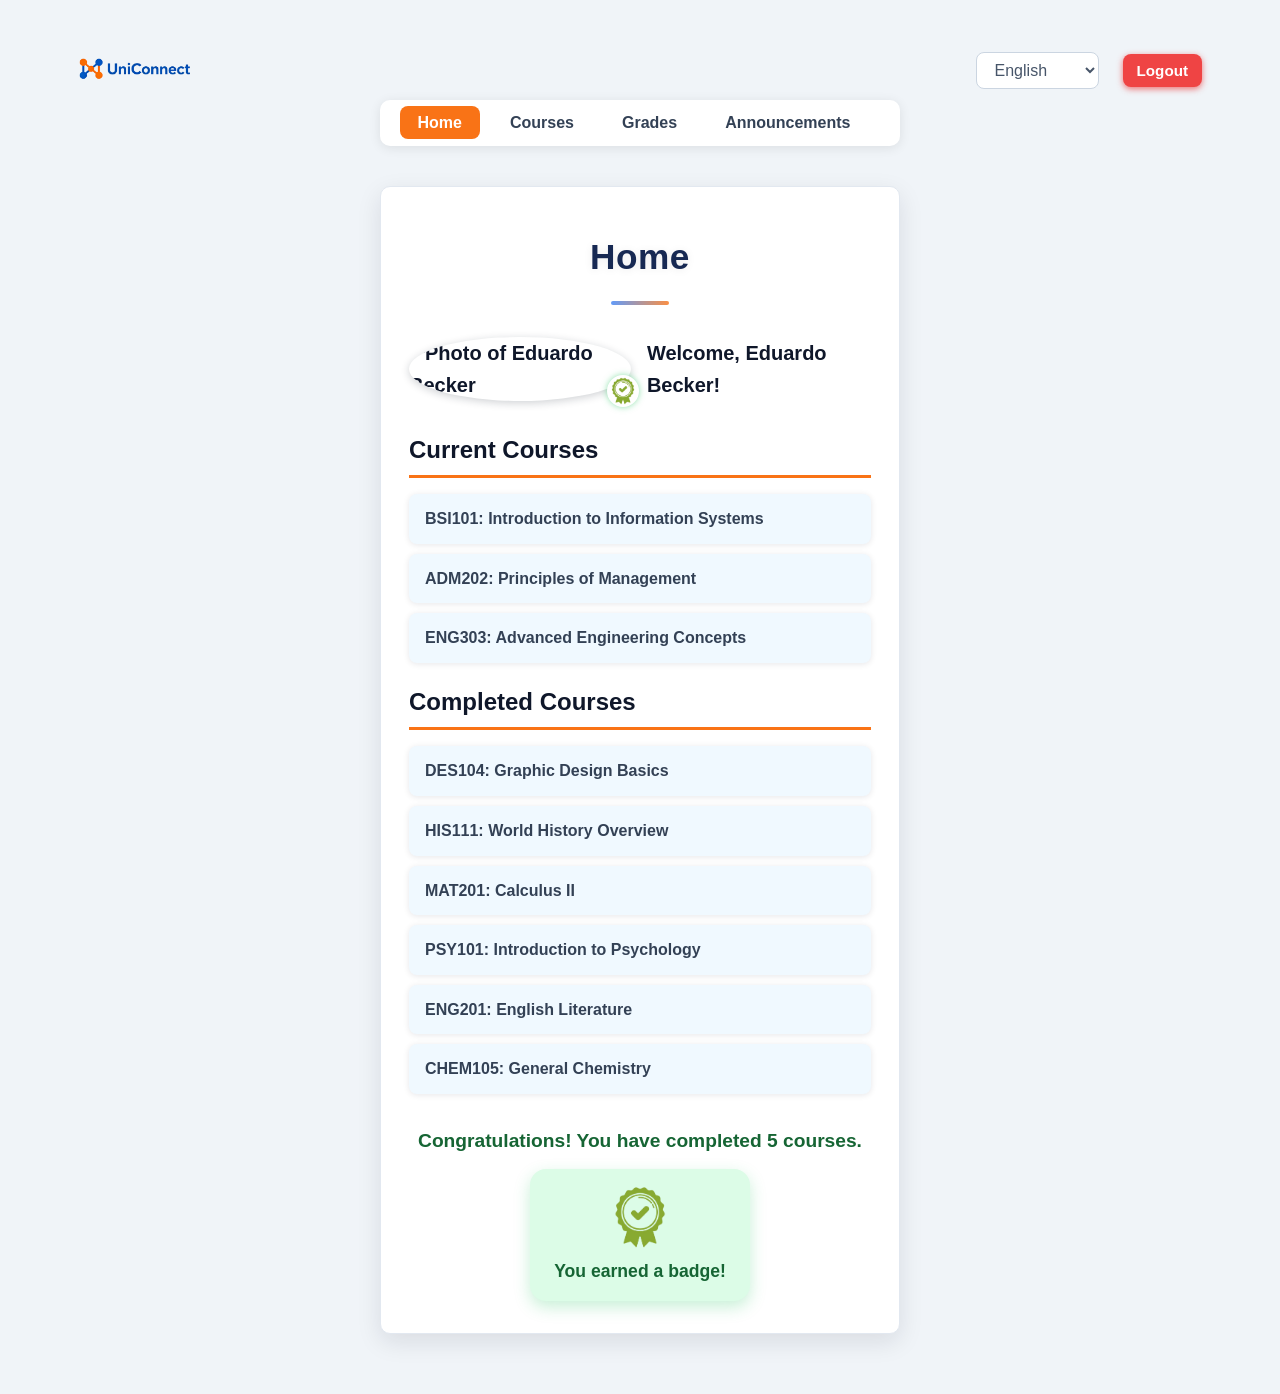
==== index.html @ 67987946 "Add files via upload" ====
<!DOCTYPE html>
<html lang="en">

<head>
  <meta charset="UTF-8" />
  <meta name="viewport" content="width=device-width, initial-scale=1" />
  <title>UniConnect - Home</title>
  <link rel="stylesheet" href="styles.css" />
  <style>
    /* Topbar: logo, idioma, menu hamburguer */
    .topbar {
      display: flex;
      align-items: center;
      justify-content: space-between;
      max-width: 1200px;
      margin: 20px auto 0 auto;
      padding: 0 18px;
      min-height: 60px;
      position: relative;
    }

    .main-logo {
      height: 38px;
      width: auto;
    }

    .topbar-controls {
      display: flex;
      align-items: center;
      gap: 12px;
    }

    #language-select {
      padding: 8px 14px;
      border-radius: 8px;
      border: 1.5px solid #cbd5e1;
      font-size: 1rem;
      color: #475569;
      background-color: #fff;
      cursor: pointer;
      transition: border-color 0.3s ease;
    }

    #language-select:focus {
      outline: none;
      border-color: #f97316;
      box-shadow: 0 0 0 3px rgba(249, 115, 22, 0.3);
    }

    .menu-toggle {
      display: none;
      background: none;
      border: none;
      cursor: pointer;
      padding: 6px;
    }

    .hamburger {
      display: block;
      width: 28px;
      height: 4px;
      background: #f97316;
      border-radius: 2px;
      position: relative;
    }

    .hamburger::before,
    .hamburger::after {
      content: '';
      position: absolute;
      width: 28px;
      height: 4px;
      background: #f97316;
      border-radius: 2px;
      transition: 0.3s;
    }

    .hamburger::before {
      top: -9px;
      left: 0;
    }

    .hamburger::after {
      top: 9px;
      left: 0;
    }

    /* Navbar */
    .navbar {
      background: #fff;
      border-radius: 10px;
      box-shadow: 0 2px 12px rgba(0, 0, 0, 0.09);
      max-width: 520px;
      margin: 0 auto 28px auto;
      padding: 10px 0;
      z-index: 1000;
    }

    .navbar-list {
      display: flex;
      gap: 12px;
      align-items: center;
      justify-content: center;
      padding-left: 0;
      margin: 0;
      list-style: none;
    }

    .navbar a,
    .navbar-logout {
      color: #334155;
      text-decoration: none;
      font-size: 1rem;
      padding: 8px 18px;
      border-radius: 8px;
      transition: background 0.3s, color 0.3s;
      background: none;
      border: none;
      font-weight: 700;
    }

    .navbar a.active {
      background-color: #f97316;
      color: white;
    }

    .navbar-logout {
      background-color: #ef4444;
      color: white;
      box-shadow: 0 2px 6px rgba(235, 59, 60, 0.2);
      cursor: pointer;
    }

    .navbar-logout:hover,
    .navbar-logout:focus {
      background-color: #b91c1c;
      outline: none;
    }

    /* Responsividade */
    @media (max-width: 650px) {
      .menu-toggle {
        display: block;
      }

      .navbar-list {
        flex-direction: column;
        background: #fff;
        box-shadow: 0 4px 16px rgba(0, 0, 0, 0.13);
        border-radius: 12px;
        padding: 18px 10px;
        gap: 6px;
        display: none;
        position: absolute;
        top: 56px;
        right: 20px;
        width: 85vw;
        max-width: 320px;
        z-index: 2000;
      }

      .navbar-list.show {
        display: flex;
      }

      .navbar a {
        padding-left: 24px;
        width: 100%;
        text-align: left;
        background: none;
        border-radius: 0;
      }

      .navbar-list li button#logout-btn {
        display: block;
        width: 100%;
        text-align: left;
        padding-left: 18px;
        background: none;
        color: #ef4444;
        font-weight: 700;
        box-shadow: none;
        border-radius: 0;
      }

      /* Esconde logout fora do menu no mobile */
      #logout-btn-desktop {
        display: none;
      }
    }

    /* Logout fora do menu desktop */
    #logout-btn-desktop {
      background-color: #ef4444;
      color: white;
      border: none;
      border-radius: 8px;
      padding: 8px 14px;
      font-weight: 700;
      font-size: 0.95rem;
      cursor: pointer;
      box-shadow: 0 2px 6px rgba(235, 59, 60, 0.7);
      transition: background-color 0.3s ease;
      user-select: none;
      margin-left: 12px;
    }

    #logout-btn-desktop:hover,
    #logout-btn-desktop:focus {
      background-color: #b91c1c;
      outline: none;
    }

    /* Área do usuário */

    .user-info-container {
      display: flex;
      align-items: center;
      gap: 16px;
      margin-bottom: 30px;
      color: #0f172a;
      font-weight: 700;
      font-size: 1.25rem;
    }

    .user-photo-wrapper {
      position: relative;
      display: inline-block;
    }

    .user-photo {
      width: 64px;
      height: 64px;
      border-radius: 50%;
      object-fit: cover;
      box-shadow: 0 2px 8px rgba(15, 23, 42, 0.2);
    }

    .badge-photo-img {
      position: absolute;
      bottom: -6px;
      right: -8px;
      width: 32px;
      height: 32px;
      border-radius: 50%;
      background: #fff;
      border: 2px solid #fff;
      box-shadow: 0 0 6px rgba(34, 197, 94, 0.5);
      object-fit: contain;
    }

    /* Cursos */

    .courses-section {
      margin-top: 20px;
    }

    .courses-section h2 {
      font-size: 1.5rem;
      color: #0f172a;
      border-bottom: 3px solid #f97316;
      padding-bottom: 6px;
      margin-bottom: 16px;
    }

    .course-list {
      list-style: none;
      padding-left: 0;
    }

    .course-list li {
      background-color: #f0f9ff;
      border-radius: 8px;
      padding: 12px 16px;
      margin-bottom: 10px;
      box-shadow: 0 1px 6px rgba(15, 23, 42, 0.1);
      color: #334155;
      font-weight: 600;
    }

    /* Student Rewards */

    .student-rewards {
      margin-top: 32px;
      text-align: center;
      color: #166534;
      font-weight: 700;
    }

    .congrats-text {
      font-size: 1.2rem;
      margin-bottom: 12px;
    }

    .badge-container {
      display: inline-flex;
      flex-direction: column;
      align-items: center;
      gap: 8px;
      background-color: #dcfce7;
      border-radius: 16px;
      padding: 16px 24px;
      box-shadow: 0 6px 16px rgba(34, 197, 94, 0.25);
      max-width: 240px;
      margin-left: auto;
      margin-right: auto;
    }

    .badge-image {
      width: 64px;
      height: 64px;
      object-fit: contain;
    }

    .badge-text {
      font-size: 1.1rem;
      color: #166534;
      margin: 0;
    }

    /* Por padrão, esconde logout na navbar */
    .navbar-list li button#logout-btn {
    display: none;
    }

    /* Exibe logout na navbar apenas em telas menores que 650px */
    @media (max-width: 650px) {
    .navbar-list li button#logout-btn {
        display: block;
        width: 100%;
        text-align: left;
        padding-left: 18px;
        background: none;
        color: #ef4444;
        font-weight: 700;
        box-shadow: none;
        border-radius: 0;
        cursor: pointer;
    }
    }

  </style>
</head>

<body>
  <div class="wrapper" style="max-width: 1200px; margin: 0 auto; padding: 0 20px;">
    <div class="topbar">
      <img src="uniconnect_logo.png" alt="UniConnect student portal logo" class="main-logo" />
      <div class="topbar-controls">
        <select id="language-select" name="language-select" aria-label="Select language">
          <option value="en" selected>English</option>
          <option value="pt">Português</option>
          <option value="es">Español</option>
          <option value="fr">Français</option>
        </select>
        <button id="menu-toggle" class="menu-toggle" aria-label="Open navigation menu" aria-expanded="false" aria-controls="primary-navigation">
          <span class="hamburger"></span>
        </button>
        <button id="logout-btn-desktop" class="outside-menu" aria-label="Logout" type="button" title="Logout">Logout</button>
      </div>
    </div>

    <nav class="navbar" role="navigation" aria-label="Primary navigation">
      <ul class="navbar-list" id="primary-navigation" hidden>
        <li><a href="index.html" class="active">Home</a></li>
        <li><a href="courses.html">Courses</a></li>
        <li><a href="grades.html">Grades</a></li>
        <li><a href="announcements.html">Announcements</a></li>
        <li><button id="logout-btn" type="button" class="navbar-logout" aria-label="Logout" title="Logout">Logout</button></li>
      </ul>
    </nav>

    <main class="container" role="main">
      <h1>Home</h1>

      <div class="user-info-container" aria-label="User information">
        <div class="user-photo-wrapper" aria-describedby="badgeDesc">
          <img src="https://randomuser.me/api/portraits/men/75.jpg" alt="Photo of Eduardo Becker" class="user-photo" />
          <img src="badge.png" alt="5 courses completed badge" class="badge-photo-img" id="badgeDesc" />
        </div>
        <span>Welcome, Eduardo Becker!</span>
      </div>

      <section class="courses-section" aria-labelledby="currentCoursesTitle">
        <h2 id="currentCoursesTitle">Current Courses</h2>
        <ul class="course-list" aria-live="polite">
          <li>BSI101: Introduction to Information Systems</li>
          <li>ADM202: Principles of Management</li>
          <li>ENG303: Advanced Engineering Concepts</li>
        </ul>
      </section>

      <section class="courses-section" aria-labelledby="completedCoursesTitle">
        <h2 id="completedCoursesTitle">Completed Courses</h2>
        <ul class="course-list" aria-live="polite">
          <li>DES104: Graphic Design Basics</li>
          <li>HIS111: World History Overview</li>
          <li>MAT201: Calculus II</li>
          <li>PSY101: Introduction to Psychology</li>
          <li>ENG201: English Literature</li>
          <li>CHEM105: General Chemistry</li>
        </ul>
      </section>

      <section aria-label="Student rewards" class="student-rewards">
        <p class="congrats-text">Congratulations! You have completed 5 courses.</p>
        <div class="badge-container" role="img" aria-label="Digital Badge for course completion">
          <img src="badge.png" alt="Digital badge for completing 5 courses" class="badge-image" />
          <p class="badge-text">You earned a badge!</p>
        </div>
      </section>
    </main>
  </div>

  <script>
    // Toggle para menu hamburguer
    const menuToggle = document.getElementById('menu-toggle');
    const navbarList = document.querySelector('.navbar-list');

    menuToggle.addEventListener('click', () => {
      const isExpanded = menuToggle.getAttribute('aria-expanded') === 'true';
      menuToggle.setAttribute('aria-expanded', String(!isExpanded));
      navbarList.classList.toggle('show');
      navbarList.hidden = !navbarList.hidden;
    });

    // Logout mobile dentro do menu
    document.getElementById('logout-btn').addEventListener('click', () => {
      window.location.href = 'login.html';
    });

    // Logout desktop fora do menu
    document.getElementById('logout-btn-desktop').addEventListener('click', () => {
      window.location.href = 'login.html';
    });
  </script>
</body>

</html>
---- styles.css ----
/* Reset básico e tipografia moderna */
* {
    box-sizing: border-box;
}

body {
    font-family: 'Segoe UI', Tahoma, Geneva, Verdana, sans-serif;
    margin: 0;
    background-color: #f0f4f8;
    color: #1e293b;
    line-height: 1.6;
    padding: 20px;
    -webkit-font-smoothing: antialiased;
    -moz-osx-font-smoothing: grayscale;
}

h2 {
    color: #0f172a;
    font-weight: 700;
    margin-bottom: 1rem;
}

.container {
    max-width: 520px;
    margin: 40px auto;
    background: #ffffff;
    padding: 32px 28px;
    border-radius: 10px;
    box-shadow: 0 8px 24px rgba(15, 23, 42, 0.1);
    border: 1px solid #e2e8f0;
}

form label {
    display: block;
    margin-bottom: 6px;
    font-weight: 600;
    font-size: 0.95rem;
    color: #334155;
}

form input[type="text"],
form input[type="email"],
form input[type="password"],
form select,
form input[type="tel"],
form input[type="month"] {
    width: 100%;
    padding: 12px 14px;
    margin-bottom: 18px;
    border: 1.8px solid #cbd5e1;
    border-radius: 8px;
    font-size: 1rem;
    transition: border-color 0.3s ease;
    color: #334155;
}

form input[type="text"]:focus,
form input[type="email"]:focus,
form input[type="password"]:focus,
form select:focus,
form input[type="tel"]:focus,
form input[type="month"]:focus {
    outline: none;
    border-color: #f97316;
    /* laranja vibrante para foco */
    box-shadow: 0 0 0 3px rgba(249, 115, 22, 0.3);
    background-color: #fff;
}

form input[type="checkbox"] {
    margin-right: 12px;
    transform: scale(1.15);
    vertical-align: middle;
    cursor: pointer;
}

form button {
    background-color: #f97316;
    /* laranja */
    border: none;
    color: white;
    padding: 14px 0;
    font-size: 1.1rem;
    font-weight: 700;
    border-radius: 8px;
    cursor: pointer;
    width: 100%;
    transition: background-color 0.3s ease;
    box-shadow: 0 4px 12px rgba(249, 115, 22, 0.45);
}

form button:hover,
form button:focus {
    background-color: #d65a00;
    box-shadow: 0 6px 16px rgba(214, 90, 0, 0.6);
    outline: none;
}

.error {
    color: #dc2626;
    font-size: 0.85rem;
    margin-top: -14px;
    margin-bottom: 12px;
    font-weight: 600;
}

fieldset {
    border: 1px solid #cbd5e1;
    border-radius: 8px;
    padding: 16px 20px;
    margin-bottom: 24px;
}

fieldset legend {
    font-weight: 700;
    padding: 0 8px;
    color: #475569;
}

.screen-reader-only {
    position: absolute !important;
    width: 1px;
    height: 1px;
    padding: 0;
    margin: -1px;
    overflow: hidden;
    clip: rect(0, 0, 0, 0);
    border: 0;
}

/* Responsividade aprimorada */
@media (max-width: 640px) {
    body {
        padding: 10px;
    }

    .container {
        margin: 20px 10px;
        padding: 24px 20px;
    }
}

.language-selector {
    text-align: right;
    margin-bottom: 18px;
}

.language-selector select {
    padding: 8px 14px;
    border-radius: 8px;
    border: 1.5px solid #cbd5e1;
    font-size: 1rem;
    color: #475569;
    background-color: #fff;
    cursor: pointer;
    transition: border-color 0.3s ease;
}

.language-selector select:focus {
    outline: none;
    border-color: #f97316;
    box-shadow: 0 0 0 3px rgba(249, 115, 22, 0.3);
}

/* Seção de busca no dashboard */
.search-bar {
    margin-bottom: 22px;
}

.search-bar input[type="search"] {
    width: 100%;
    padding: 14px 16px;
    font-size: 1.1rem;
    border: 1.8px solid #cbd5e1;
    border-radius: 8px;
    color: #334155;
    transition: border-color 0.3s ease;
}

.search-bar input[type="search"]:focus {
    outline: none;
    border-color: #f97316;
    box-shadow: 0 0 0 3px rgba(249, 115, 22, 0.3);
}

/* Badge digital */
.badge {
    display: inline-block;
    background-color: #22c55e;
    /* verde claro */
    color: white;
    padding: 10px 18px;
    border-radius: 24px;
    font-weight: 700;
    font-size: 1rem;
    user-select: none;
    box-shadow: 0 4px 14px rgba(34, 197, 94, 0.55);
    transition: background-color 0.3s ease;
}

.badge:hover,
.badge:focus {
    background-color: #16a34a;
    cursor: default;
    outline: none;
}

/* Navbar */
.joining-fee-box {
    background: #fff;
    border-radius: 12px;
    padding: 14px 16px;
    margin-bottom: 16px;
    box-shadow: 0 2px 8px rgba(0, 0, 0, 0.09);
    border: 1.3px solid #e5e7eb;
    display: flex;
    flex-direction: column;
    gap: 11px;
}

@media (max-width: 500px) {
    .joining-fee-box {
        padding: 11px 5vw;
    }
}

.navbar {
  position: sticky;
  top: 82px; /* ajuste conforme altura da logo e controles */
  background-color: #fff;
  border-radius: 11px;
  box-shadow: 0 2px 12px rgba(0,0,0,0.08);
  max-width: 520px;
  margin: 0 auto 28px auto;
  padding: 10px 4px;
  display: flex;
  gap: 10px;
  flex-wrap: wrap;
  justify-content: center;
  z-index: 1000;
}

@media (max-width: 650px) {
  .navbar {
    position: static;
    max-width: none;
    flex-direction: column;
    align-items: stretch;
    gap: 3px;
    margin: 8px 0;
    padding: 8px;
  }
  .navbar a {
    display: block;
    width: 100%;
    padding: 10px;
    text-align: left;
  }
}

.navbar a {
    color: #334155;
    text-decoration: none;
    font-size: 0.95rem;
    padding: 6px 12px;
    border-radius: 8px;
    transition: background-color 0.3s ease, color 0.3s ease;
}

.navbar a:hover,
.navbar a:focus {
    background-color: #f97316;
    color: white;
    outline: none;
}

.navbar a.active {
    background-color: #ea580c;
    color: white;
}

.logo-header img {
    max-height: 60px;
    width: auto;
    user-select: none;
}

.signup-btn {
    background: linear-gradient(135deg, #2563eb 0%, #1d4ed8 100%);
    border: none;
    color: white;
    padding: 13px 0;
    font-size: 1.05rem;
    font-weight: 600;
    border-radius: 10px;
    cursor: pointer;
    width: 100%;
    margin-top: 15px;
    box-shadow: 0 3px 8px rgba(37, 99, 235, 0.18);
    transition: background 0.3s, box-shadow 0.3s;
}

.signup-btn:hover,
.signup-btn:focus {
    background: linear-gradient(135deg, #1e40af 0%, #1d4ed8 100%);
    box-shadow: 0 5px 14px rgba(37, 99, 235, 0.25);
    outline: none;
}

h1 {
    font-size: 2.2rem;
    font-weight: 800;
    color: #172953;
    /* azul escuro do branding */
    letter-spacing: 0.5px;
    margin-bottom: 24px;
    margin-top: 10px;
    position: relative;
    padding-bottom: 8px;
    text-align: center;
    text-shadow: 0 1px 8px rgba(15, 23, 42, 0.08);
}

h1::after {
    content: '';
    display: block;
    margin: 16px auto 0 auto;
    width: 58px;
    height: 4px;
    border-radius: 2px;
    background: linear-gradient(90deg, #3b82f6 0%, #f97316 100%);
    opacity: 0.8;
}

@media (max-width: 640px) {
    h1 {
        font-size: 1.4rem;
        margin-bottom: 18px;
        padding-bottom: 6px;
    }

    h1::after {
        width: 38px;
        height: 3px;
    }
}

.wrapper {
    max-width: 1200px;
    margin: 0 auto;
    padding: 0 20px;
    position: relative;
}

.input-error {
    border-color: #dc2626 !important;
    background-color: #ffe6e6;
}

.navbar a.active {
    background-color: #ea580c;
    color: white;
}

.top-right-controls {
  display: flex;
  align-items: center;
  gap: 12px;
  position: absolute;
  top: 18px;
  right: 20px;
  z-index: 1100;
}
@media (max-width: 650px) {
  .top-right-controls {
    position: static;
    display: flex;
    justify-content: flex-end;
    margin: 12px 0 0 0;
    flex-direction: column;
    gap: 8px;
    align-items: flex-end;
  }
  .logo-header img {
    width: 90px;
    height: auto;
  }
}

#logout-btn {
  background-color: #ef4444;
  color: white;
  border: none;
  border-radius: 8px;
  padding: 8px 14px;
  font-weight: 700;
  font-size: 0.95rem;
  cursor: pointer;
  box-shadow: 0 2px 6px rgba(235, 59, 60, 0.7);
  transition: background-color 0.3s ease;
  user-select: none;
  margin-left: 4px;
}
#logout-btn:hover, #logout-btn:focus {
  background-color: #b91c1c;
  outline: none;
}
#language-select {
  padding: 8px 14px;
  border-radius: 8px;
  border: 1.5px solid #cbd5e1;
  font-size: 1rem;
  color: #475569;
  background-color: #fff;
  cursor: pointer;
  transition: border-color 0.3s ease;
}
#language-select:focus {
  outline: none;
  border-color: #f97316;
  box-shadow: 0 0 0 3px rgba(249, 115, 22, 0.3);
}

.top-controls-bar {
  display: flex;
  align-items: center;
  gap: 10px;
  margin-top: 18px;
  margin-bottom: 10px;
  justify-content: flex-end;
  position: relative;
}

#language-select {
  padding: 8px 14px;
  border-radius: 8px;
  border: 1.5px solid #cbd5e1;
  font-size: 1rem;
}

.menu-toggle {
  display: none;
  background: none;
  border: none;
  cursor: pointer;
  padding: 6px;
}

.hamburger {
  display: block;
  width: 28px;
  height: 4px;
  background: #f97316;
  border-radius: 2px;
  position: relative;
}

.hamburger::before,
.hamburger::after {
  content: '';
  position: absolute;
  width: 28px;
  height: 4px;
  background: #f97316;
  border-radius: 2px;
  transition: 0.3s;
}
.hamburger::before { top: -9px; left: 0; }
.hamburger::after { top: 9px; left: 0; }

.navbar {
  background: #fff;
  border-radius: 10px;
  box-shadow: 0 2px 12px rgba(0, 0, 0, 0.09);
  max-width: 520px;
  margin: 0 auto 28px auto;
  padding: 10px 0;
  z-index: 1000;
}

.navbar-list {
  display: flex;
  gap: 12px;
  align-items: center;
  justify-content: center;
  padding-left: 0;
  margin: 0;
  list-style: none;
}

.navbar a,
.navbar-logout {
  color: #334155;
  text-decoration: none;
  font-size: 1rem;
  padding: 8px 18px;
  border-radius: 8px;
  transition: background 0.3s, color 0.3s;
  background: none;
  border: none;
  font-weight: 700;
}

.navbar a.active {
  background-color: #f97316;
  color: white;
}

.navbar-logout {
  background-color: #ef4444;
  color: white;
  box-shadow: 0 2px 6px rgba(235, 59, 60, 0.2);
}
.navbar-logout:hover,
.navbar-logout:focus {
  background-color: #b91c1c;
}

@media (max-width: 650px) {
  .navbar {
    padding: 0;
    margin: 0 auto 18px auto;
    max-width: none;
    box-shadow: none;
    border-radius: 0;
    position: static;
  }
  .navbar-list {
    flex-direction: column;
    background: #fff;
    box-shadow: 0 4px 16px rgba(0,0,0,0.13);
    border-radius: 12px;
    padding: 18px 10px;
    gap: 6px;
    display: none;
    position: absolute;
    top:50px;
    right: 12px;
    width: 85vw;
    max-width: 370px;
    z-index: 2000;
  }
  .navbar-list.show {
    display: flex;
  }
  .menu-toggle {
    display: block;
  }
}

.topbar {
  display: flex;
  align-items: center;
  justify-content: space-between;
  max-width: 1200px;
  margin: 20px auto 0 auto;
  padding: 0 18px;
  min-height: 60px;
  position: relative;
}

.main-logo {
  height: 60px;
  width: auto;
}

.topbar-controls {
  display: flex;
  align-items: center;
  gap: 12px;
}

#language-select {
  padding: 8px 14px;
  border-radius: 8px;
  border: 1.5px solid #cbd5e1;
  font-size: 1rem;
  color: #475569;
  background-color: #fff;
  cursor: pointer;
}

.menu-toggle {
  display: none;
  background: none;
  border: none;
  cursor: pointer;
  padding: 6px;
}

.hamburger {
  display: block;
  width: 28px;
  height: 4px;
  background: #f97316;
  border-radius: 2px;
  position: relative;
}

.hamburger::before,
.hamburger::after {
  content: '';
  position: absolute;
  width: 28px;
  height: 4px;
  background: #f97316;
  border-radius: 2px;
  transition: 0.3s;
}

.hamburger::before { top: -9px; left: 0; }
.hamburger::after { top: 9px; left: 0; }

@media (max-width: 650px) {
  .topbar {
    flex-direction: row;
    padding: 8px 2vw;
    min-height: 54px;
  }
  .main-logo {
    height: 32px;
  }
  .menu-toggle {
    display: block;
  }
}
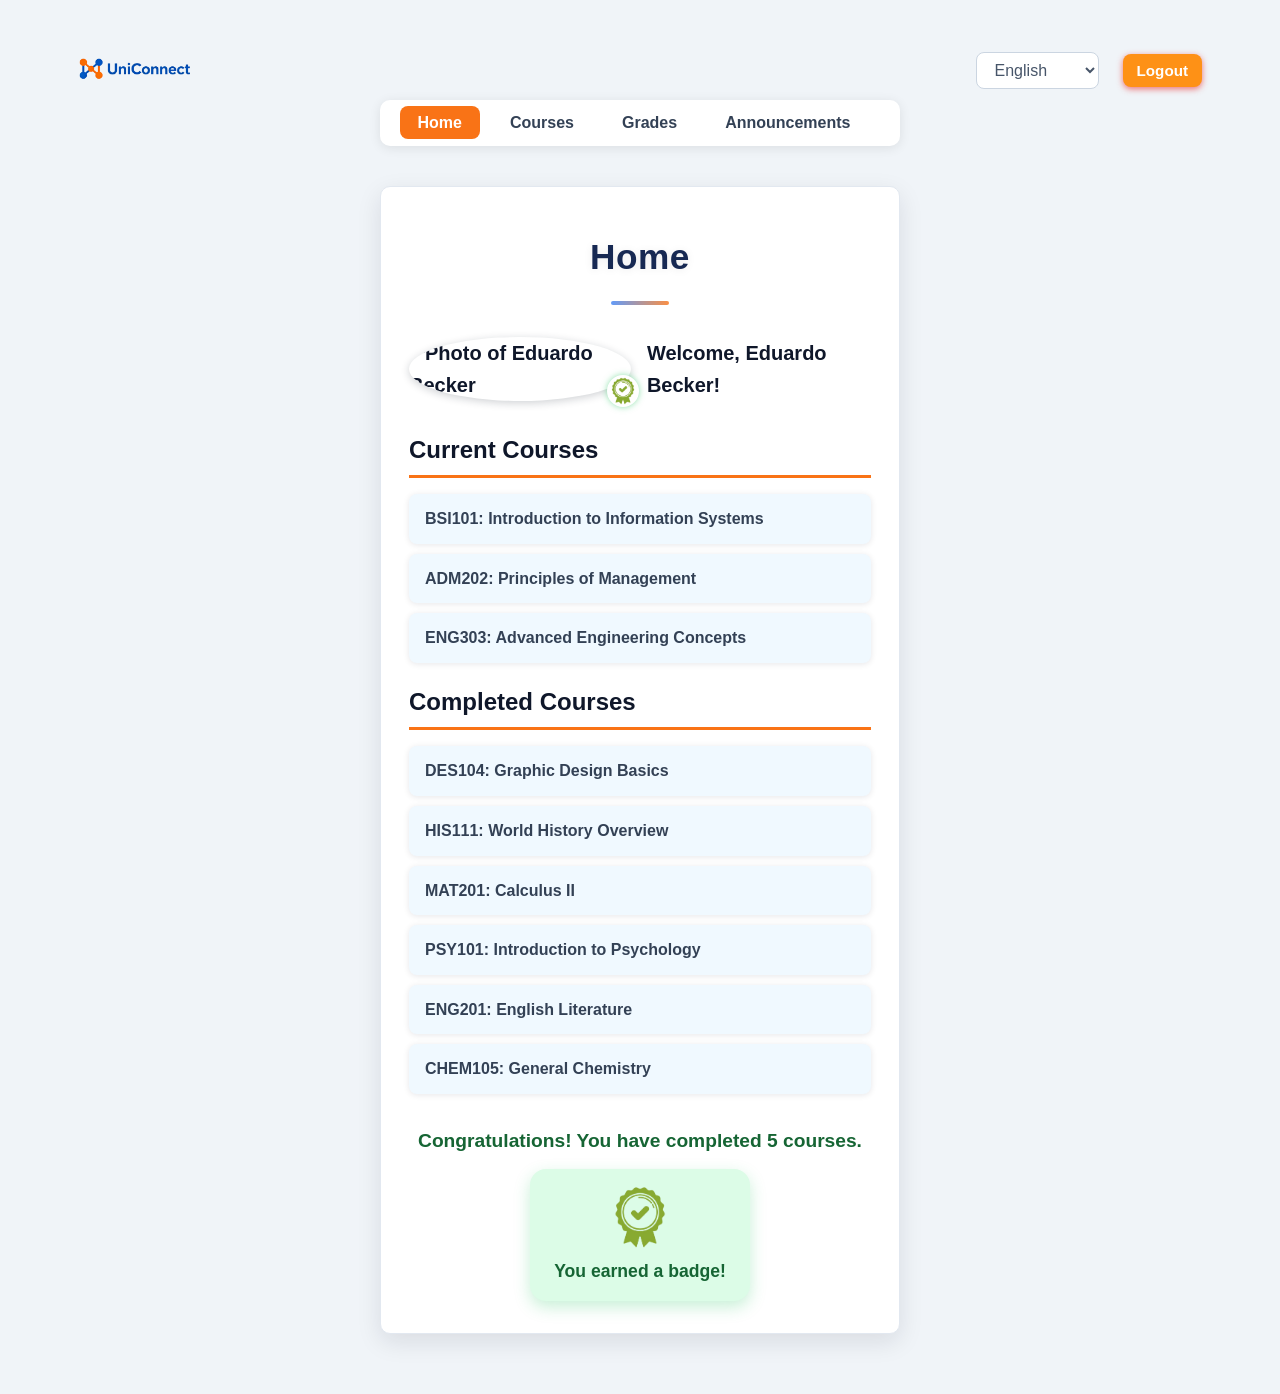
==== commit 730c993a: "Update index.html" ====
--- a/index.html
+++ b/index.html
@@ -177,7 +177,7 @@
         text-align: left;
         padding-left: 18px;
         background: none;
-        color: #ef4444;
+        color: #FE9116;
         font-weight: 700;
         box-shadow: none;
         border-radius: 0;
@@ -191,7 +191,7 @@
 
     /* Logout fora do menu desktop */
     #logout-btn-desktop {
-      background-color: #ef4444;
+      background-color: #FE9116;
       color: white;
       border: none;
       border-radius: 8px;
@@ -437,3 +437,4 @@
 </body>
 
 </html>
+
--- a/styles.css
+++ b/styles.css
@@ -388,7 +388,7 @@
 }
 
 #logout-btn {
-  background-color: #ef4444;
+  background-color: #A90F0F;
   color: white;
   border: none;
   border-radius: 8px;
@@ -625,3 +625,4 @@
   }
 }
 
+
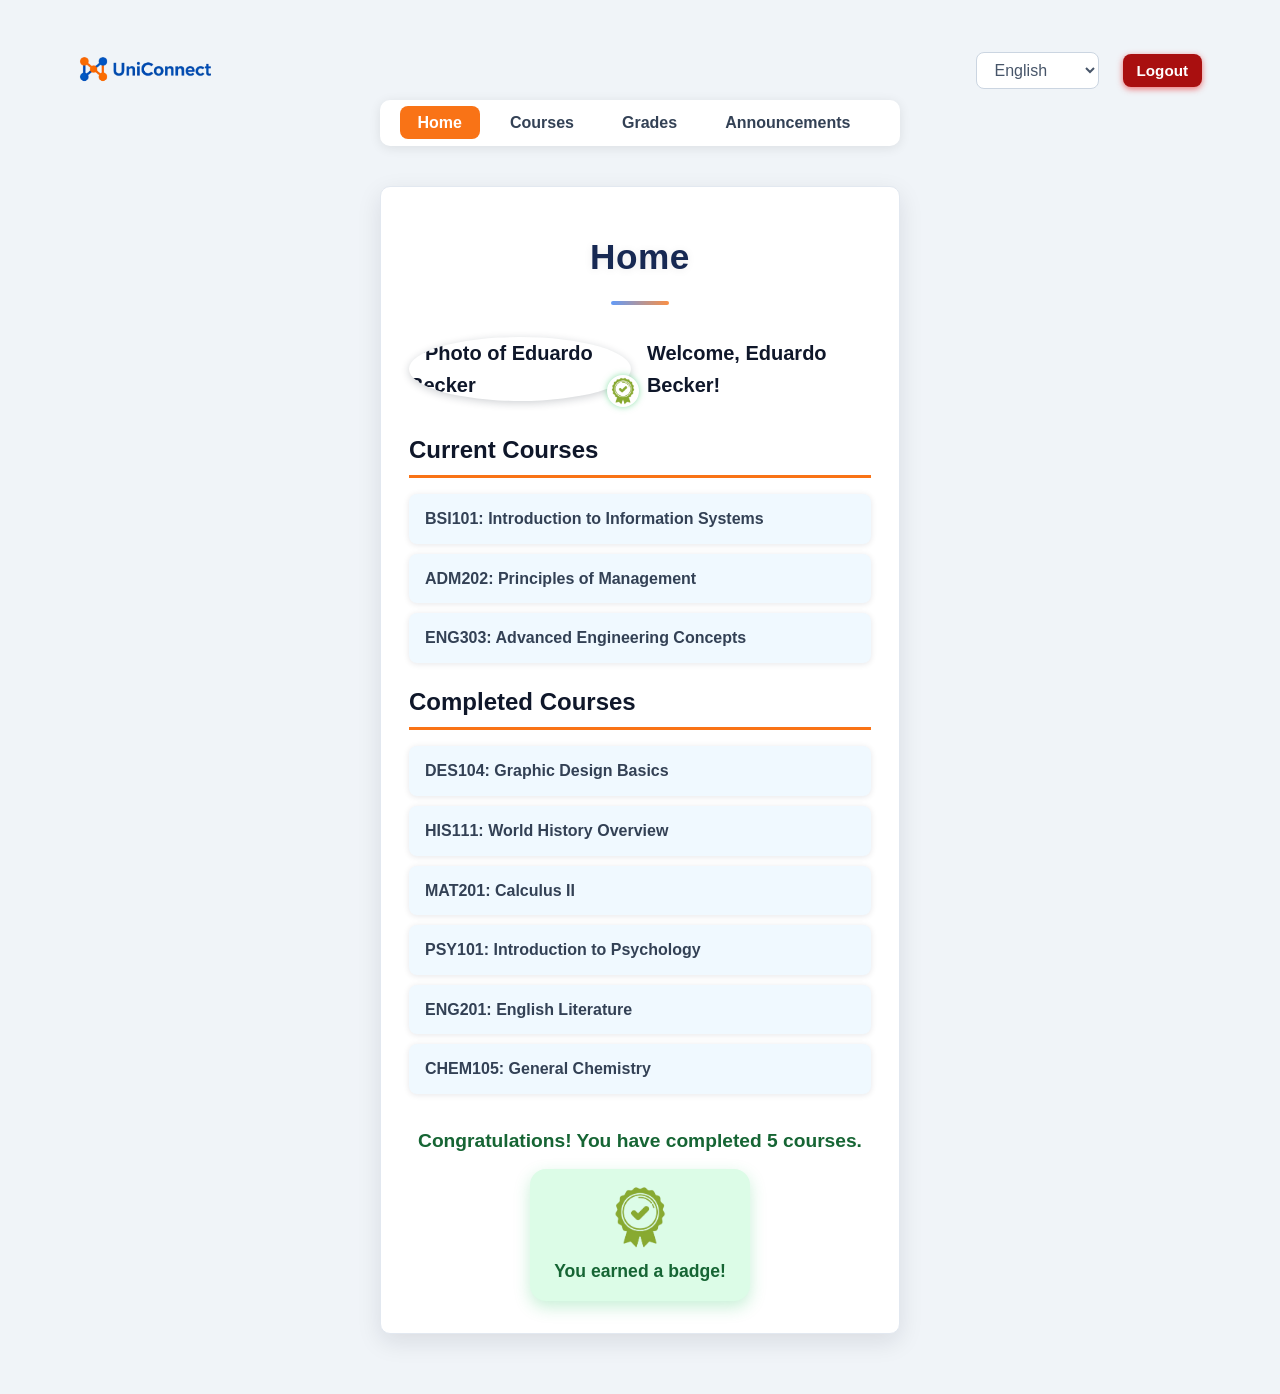
==== commit 4b726f91: "Update index.html" ====
--- a/index.html
+++ b/index.html
@@ -20,7 +20,7 @@
     }
 
     .main-logo {
-      height: 38px;
+      height: 45px;
       width: auto;
     }
 
@@ -191,7 +191,7 @@
 
     /* Logout fora do menu desktop */
     #logout-btn-desktop {
-      background-color: #FE9116;
+      background-color: #A90F0F;
       color: white;
       border: none;
       border-radius: 8px;
@@ -438,3 +438,4 @@
 
 </html>
 
+
